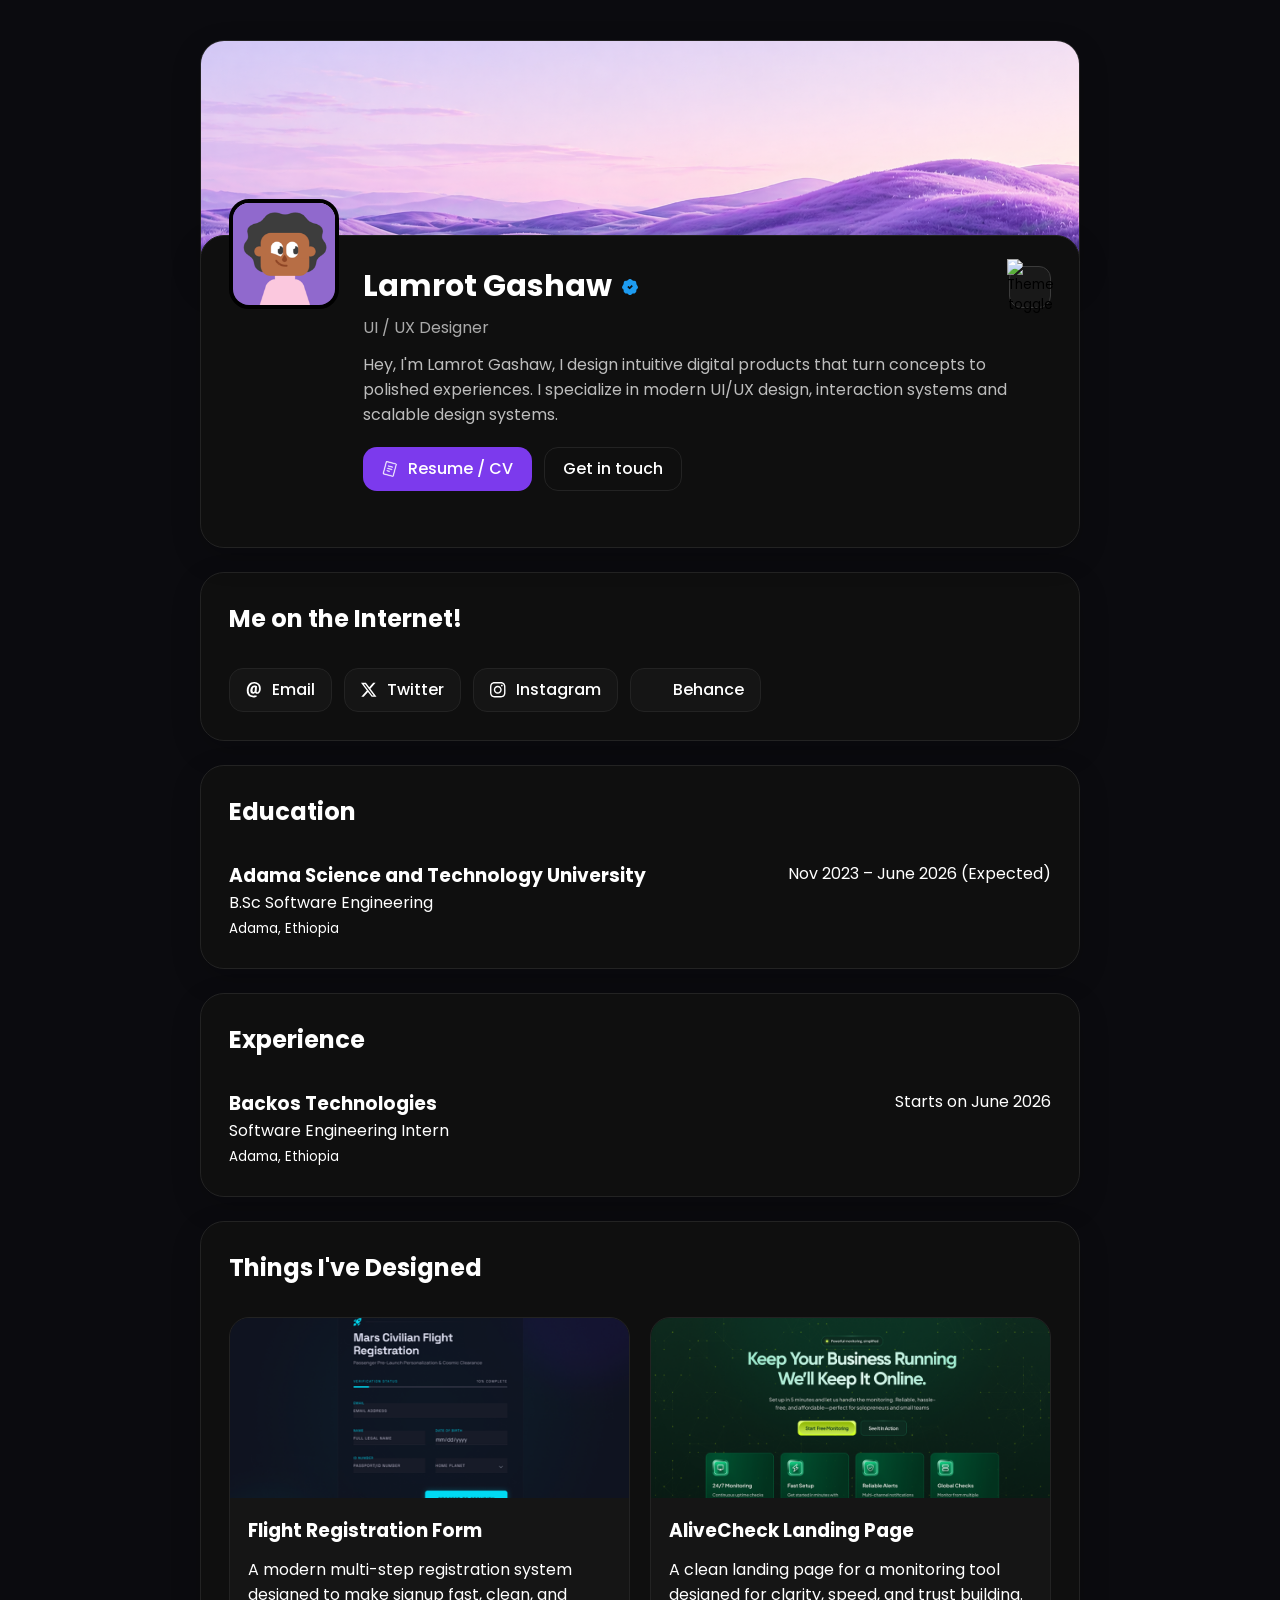
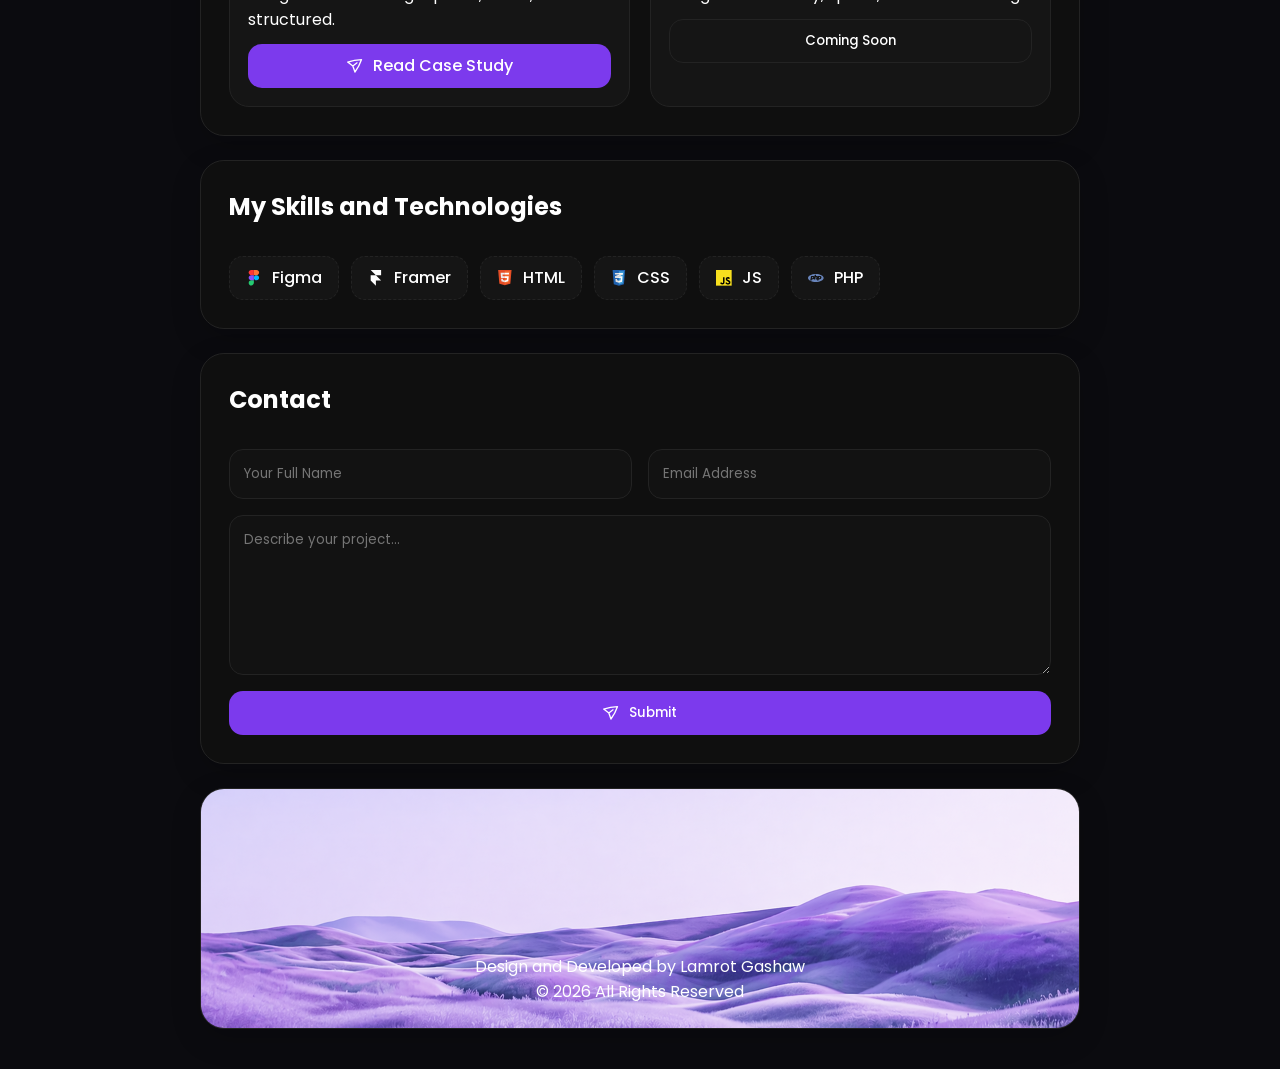
==== index.html @ 10713110 "Rename main page to index for Vercel deployment" ====
<!DOCTYPE html>
<html lang="en">
<head>
  <meta charset="UTF-8">
  <meta name="viewport" content="width=device-width, initial-scale=1.0">
  <title>Lamrot Gashaw Portfolio</title>

  <link href="https://fonts.googleapis.com/css2?family=Poppins:wght@300;400;500;600;700&display=swap" rel="stylesheet">
  <link rel="stylesheet" href="port.css">
</head>
<body>

<main class="page-wrapper">

  <!-- HERO -->
  <section class="section-card hero-cover">
    <img src="Assets/Images/top.png" alt="Cover Image" class="cover-image">
  </section>

  <!-- PROFILE -->
  <section class="section-card profile-section">
    <div class="profile">
      <img src="Assets/Images/profile.png" alt="Profile" class="avatar">

      <div class="profile-info">

        <div class="profile-header">
          <h1>
            Lamrot Gashaw
            <img src="Assets/Icons/verified.svg" alt="" class="inline-icon">
          </h1>

          <!-- THEME TOGGLE FIXED -->
          <button class="theme-toggle" id="themeToggle" type="button">
            <img src="Assets/Icons/moon.svg" alt="Theme toggle">
          </button>
        </div>

        <p class="role">UI / UX Designer</p>

        <p class="subtitle">
          Hey, I'm Lamrot Gashaw, I design intuitive digital products that turn concepts to polished
          experiences. I specialize in modern UI/UX design, interaction systems and scalable design systems.
        </p>

        <div class="buttons">
          <a href="Assets/Resume/lamrot_Resume.pdf" target="_blank" class="btn primary">
            <img src="Assets/Icons/resume.svg" alt="" class="btn-icon">
            Resume / CV
          </a>

          <a href="#contact" class="btn ghost">
            Get in touch
          </a>
        </div>
      </div>
    </div>
  </section>

  <!-- INTERNET -->
  <section class="section-card">
    <h2>Me on the <strong>Internet</strong>!</h2>

    <div class="social-grid">
      <a href="mailto:lgutsa16@gmail.com" class="pill-btn"><img src="Assets/Icons/email.svg" class="btn-icon" alt="">Email</a>
      <a href="https://x.com/Lamrotgt" class="pill-btn"><img src="Assets/Icons/X.svg" class="btn-icon" alt="">Twitter</a>
      <a href="https://www.instagram.com/a_xatrix/" class="pill-btn"><img src="Assets/Icons/Insta.svg" class="btn-icon" alt="">Instagram</a>
      <a href="https://www.behance.net/lamrotgashaw" class="pill-btn"><img src="Assets/Icons/behance.svg" class="btn-icon" alt="">Behance</a>
    </div>
  </section>

  <!-- EDUCATION -->
  <section class="section-card">
    <h2>Education</h2>

    <div class="card-row">
      <div>
        <h3>Adama Science and Technology University</h3>
        <p>B.Sc Software Engineering</p>
        <small>Adama, Ethiopia</small>
      </div>
      <span class="meta">Nov 2023 – June 2026 (Expected)</span>
    </div>
  </section>

  <!-- EXPERIENCE -->
  <section class="section-card">
    <h2>Experience</h2>

    <div class="card-row">
      <div>
        <h3>Backos Technologies</h3>
        <p>Software Engineering Intern</p>
        <small>Adama, Ethiopia</small>
      </div>
      <span class="meta">Starts on June 2026</span>
    </div>
  </section>

  <!-- PROJECTS -->
  <section class="section-card">
    <h2>Things I've Designed</h2>

    <div class="grid">

      <div class="project-card" data-link="case-study.html">
        <img src="Assets/Images/flightreg-thum.png" alt="" class="project-image">
        <div class="project-content">
          <h3>Flight Registration Form</h3>
          <p>A modern multi-step registration system designed to make signup fast, clean, and structured.</p>

          <a href="case-study.html" class="btn primary project-btn">
            <img src="Assets/Icons/submmit-arrow.svg" class="btn-icon" alt="">
            Read Case Study
          </a>
        </div>
      </div>

      <div class="project-card">
        <img src="Assets/Images/AliveCheck-thum.png" alt="" class="project-image">
        <div class="project-content">
          <h3>AliveCheck Landing Page</h3>
          <p>A clean landing page for a monitoring tool designed for clarity, speed, and trust building.</p>

          <button type="button" class="pill-btn static-btn">Coming Soon</button>
        </div>
      </div>

    </div>
  </section>

  <!-- SKILLS -->
  <section class="section-card">
    <h2>My Skills and Technologies</h2>

    <div class="social-grid">
      <span class="skill-btn"><img src="Assets/Icons/figma.svg" class="btn-icon" alt="">Figma</span>
      <span class="skill-btn"><img src="Assets/Icons/framer.svg" class="btn-icon" alt="">Framer</span>
      <span class="skill-btn"><img src="Assets/Icons/html.svg" class="btn-icon" alt="">HTML</span>
      <span class="skill-btn"><img src="Assets/Icons/css.svg" class="btn-icon" alt="">CSS</span>
      <span class="skill-btn"><img src="Assets/Icons/js.svg" class="btn-icon" alt="">JS</span>
      <span class="skill-btn"><img src="Assets/Icons/php.svg" class="btn-icon" alt="">PHP</span>
    </div>
  </section>

  <!-- CONTACT -->
  <section class="section-card" id="contact">
    <h2>Contact</h2>

    <form class="form" id="contactForm">
      <div class="form-row">
        <input type="text" name="name" id="name" placeholder="Your Full Name" required>
        <input type="email" name="email" id="email" placeholder="Email Address" required>
      </div>

      <textarea name="message" id="message" placeholder="Describe your project..." required></textarea>

      <button type="submit" class="btn primary full">
        <img src="Assets/Icons/submmit-arrow.svg" class="btn-icon" alt="">
        Submit
      </button>
    </form>
  </section>

  <!-- FOOTER -->
  <section class="section-card footer-image-card">
    <div class="footer-image">
      <img src="Assets/Images/footer.png" alt="" class="footer-bg">
      <p>Design and Developed by Lamrot Gashaw <br> © 2026 All Rights Reserved</p>
    </div>
  </section>

</main>

<!-- POPUP -->
<div class="popup-overlay" id="popupOverlay">
  <div class="popup">
    <p>I received your message, I’ll get back to you soon.</p>
  </div>
</div>

<script src="port.js"></script>
</body>
</html>
---- port.css ----
/* =========================
   BASE RESET
========================= */
*{
  margin:0;
  padding:0;
  box-sizing:border-box;
  font-family:"Poppins",sans-serif;
}

html{
  scroll-behavior:smooth;
}

/* =========================
   THEME VARIABLES
========================= */
:root{
  --bg:#0b0b0f;
  --card:#0f0f0f;
  --card2:#151515;
  --border:#232323;
  --text:#fff;
  --muted:#aaa;
  --muted2:#bdbdbd;
  --input:#121212;
  --hover:#1c1c1c;
  --primary:#7c3aed;
}

/* LIGHT MODE */
body.light{
  --bg:#f6f6f7;
  --card:#ffffff;
  --card2:#f2f2f2;
  --border:#e5e5e5;
  --text:#111;
  --muted:#555;
  --muted2:#666;
  --input:#ffffff;
  --hover:#ececec;
}

/* =========================
   GLOBAL
========================= */
body{
  background:var(--bg);
  color:var(--text);
}

.page-wrapper{
  max-width:920px;
  margin:40px auto;
  padding:0 20px;
}

/* =========================
   CARD SYSTEM
========================= */
.section-card{
  background:var(--card);
  border:1px solid var(--border);
  border-radius:24px;
  overflow:hidden;
  margin-bottom:24px;
  box-shadow:0 10px 30px rgba(0,0,0,.18);
  transition:.3s ease;
  padding-bottom:0;
}
.section-card > .social-grid,
.section-card > .buttons,
.section-card > .grid,
.section-card > .form,
.section-card > .card-row {
  padding-left: 28px;
  padding-right: 28px;
}

/* =========================
   HERO / PROFILE
========================= */
.hero-cover{
  padding:0 !important;
  overflow:hidden;
  position:relative;
  z-index:1;
}

.hero-cover{
  overflow:hidden;
  position:relative;
  z-index:1;
}
.cover-image{
  width:100%;
  height:239px;
  object-fit:cover;
  display:block;
  object-fit:cover;
}

.profile-section{
  overflow:visible;
  padding:28px;
  margin-top:-70px;
  position:relative;
  z-index:5;
  margin-top:-70px;
}

.profile{
  display:flex;
  gap:24px;
}

.avatar{
  width:110px;
  height:110px;
  object-fit:cover;
  border-radius:20px;
  border:4px solid #000;
  margin-top:-65px;
  position:relative;
  z-index:10;
  margin-top:-65px;
}

.profile-info h1{
  display:flex;
  align-items:center;
  gap:10px;
  font-size:30px;
}

/* HEADER FIX */
.profile-header{
  display:flex;
  justify-content:space-between;
  align-items:center;
}

/* THEME TOGGLE */
.theme-toggle{
  width:42px;
  height:42px;
  background:#191919;
  border:1px solid #3B3B3B;
  border-radius:12px;
  display:flex;
  align-items:center;
  justify-content:center;
  cursor:pointer;
  transition:.25s ease;
}

.theme-toggle:hover{
  background:var(--hover);
  transform:translateY(-2px);
}

.role{
  color:var(--muted);
  margin:6px 0 12px;
}

.subtitle{
  color:var(--muted2);
  margin-bottom:20px;
}

/* =========================
   ICONS
========================= */
.inline-icon,
.btn-icon{
  width:16px;
  height:16px;
}

/* =========================
   BUTTON SYSTEM (FIXED ALIGNMENT)
========================= */
.buttons,
.social-grid{
  display:flex;
  flex-wrap:wrap;
  gap:12px;
}

.social-grid,
.buttons,
.grid,
.card-row,
.form{
  padding-bottom:28px;
}
/* BASE BUTTON FIX */
.btn,
.pill-btn,
.skill-btn{
  display:inline-flex;
  align-items:center;
  justify-content:center; /* ✅ FIXED CENTER ALIGNMENT */
  gap:10px;
  text-decoration:none;
  color:var(--text);
  cursor:pointer;
  transition:.25s ease;
  font-weight:500;
  line-height:1; /* ✅ FIX TEXT VERTICAL ALIGN */
}

/* PRIMARY BUTTON */
.btn{
  padding:12px 18px;
  border-radius:14px;
  min-height:44px;
}

/* PRIMARY STYLE */
.primary{
  background:var(--primary);
  border:1px solid transparent;
}

.primary:hover{
  transform:translateY(-2px);
  box-shadow:0 10px 24px rgba(124,58,237,.25);
}

/* GHOST BUTTON */
.ghost{
  border:1px solid var(--border);
}

.ghost:hover{
  background:var(--hover);
}

/* PILL + SKILL BUTTONS */
.pill-btn,
.skill-btn{
  background:var(--card2);
  border:1px solid var(--border);
  padding:12px 16px;
  border-radius:14px;
  min-height:44px;
}

.skill-btn{
  border-style:dashed;
}

.pill-btn:hover,
.skill-btn:hover{
  background:var(--hover);
  border-color:#666;
  transform:translateY(-2px);
}

/* =========================
   SECTIONS
========================= */
h2{
  padding:28px 28px 12px;
  margin-bottom:20px;
}

.card-row{
  padding:0 28px 28px;
  display:flex;
  justify-content:space-between;
}

.grid{
  display:grid;
  grid-template-columns:repeat(2,1fr);
  gap:20px;
  padding:0 28px 28px;
}

/* =========================
   PROJECTS
========================= */
.project-card{
  background:var(--card2);
  border:1px solid var(--border);
  border-radius:20px;
  overflow:hidden;
  cursor:pointer;
}

.project-image{
  width:100%;
  height:180px;
  object-fit:cover;
  display:block;
}

.project-content{
  padding:18px;
  display:flex;
  flex-direction:column;
  gap:12px;
}

/* ALIGN BUTTONS IN PROJECT */
.project-btn{
  margin-top:auto;
}

/* =========================
   FORM
========================= */
.form{
  padding:0 28px 28px;
  display:flex;
  flex-direction:column;
  gap:16px;
}

.form-row{
  display:flex;
  gap:16px;
}

input,
textarea{
  width:100%;
  padding:14px;
  border-radius:14px;
  border:1px solid var(--border);
  background:var(--input);
  color:var(--text);
  transition:.25s ease;
}

textarea{
  min-height:160px;
}

input:focus,
textarea:focus{
  outline:none;
  border-color:var(--primary);
  box-shadow:0 0 0 3px rgba(124,58,237,.15);
}

/* =========================
   FOOTER
========================= */
.footer-image{
  position:relative;
  height:239px;
  overflow:hidden;
  border-radius:24px;
   margin-left:-28px;
  margin-right:-28px;
  width:calc(100% + 56px);
}

.footer-bg{
  width:100%;
  height:100%;
  object-fit:cover;
}

.footer-image p{
  position:absolute;
  bottom:24px;
  width:100%;
  text-align:center;
}

/* =========================
   POPUP
========================= */
.popup-overlay{
  position:fixed;
  inset:0;
  background:rgba(0,0,0,.6);
  display:flex;
  justify-content:center;
  align-items:center;
  opacity:0;
  visibility:hidden;
  transition:.25s ease;
}

.popup-overlay.active{
  opacity:1;
  visibility:visible;
}

.popup{
  background:var(--card);
  border:1px solid var(--border);
  border-radius:24px;
  padding:30px;
  width:320px;
  text-align:center;
  transform:scale(.9);
  transition:.25s ease;
  animation:pop .25s ease;
}

.popup-overlay.active .popup{
  transform:scale(1);
}

@keyframes pop{
  from{transform:scale(.9);opacity:0;}
  to{transform:scale(1);opacity:1;}
}

/* =========================
   RESPONSIVE
========================= */
@media(max-width:768px){
  .profile,
  .card-row,
  .form-row{
    flex-direction:column;
  }

  .grid{
    grid-template-columns:1fr;
  }
}

/* =========================
   COMING SOON POPUP
========================= */

.coming-popup{
  position:fixed;
  bottom:40px;
  left:50%;
  transform:translateX(-50%) translateY(20px);
  background:#121212;
  border:1px solid #2a2a2a;
  padding:14px 22px;
  border-radius:12px;
  color:#bdbdbd;
  font-size:14px;
  opacity:0;
  pointer-events:none;
  transition:.3s ease;
  z-index:9999;
}

.coming-popup.show{
  opacity:1;
  transform:translateX(-50%) translateY(0);
}
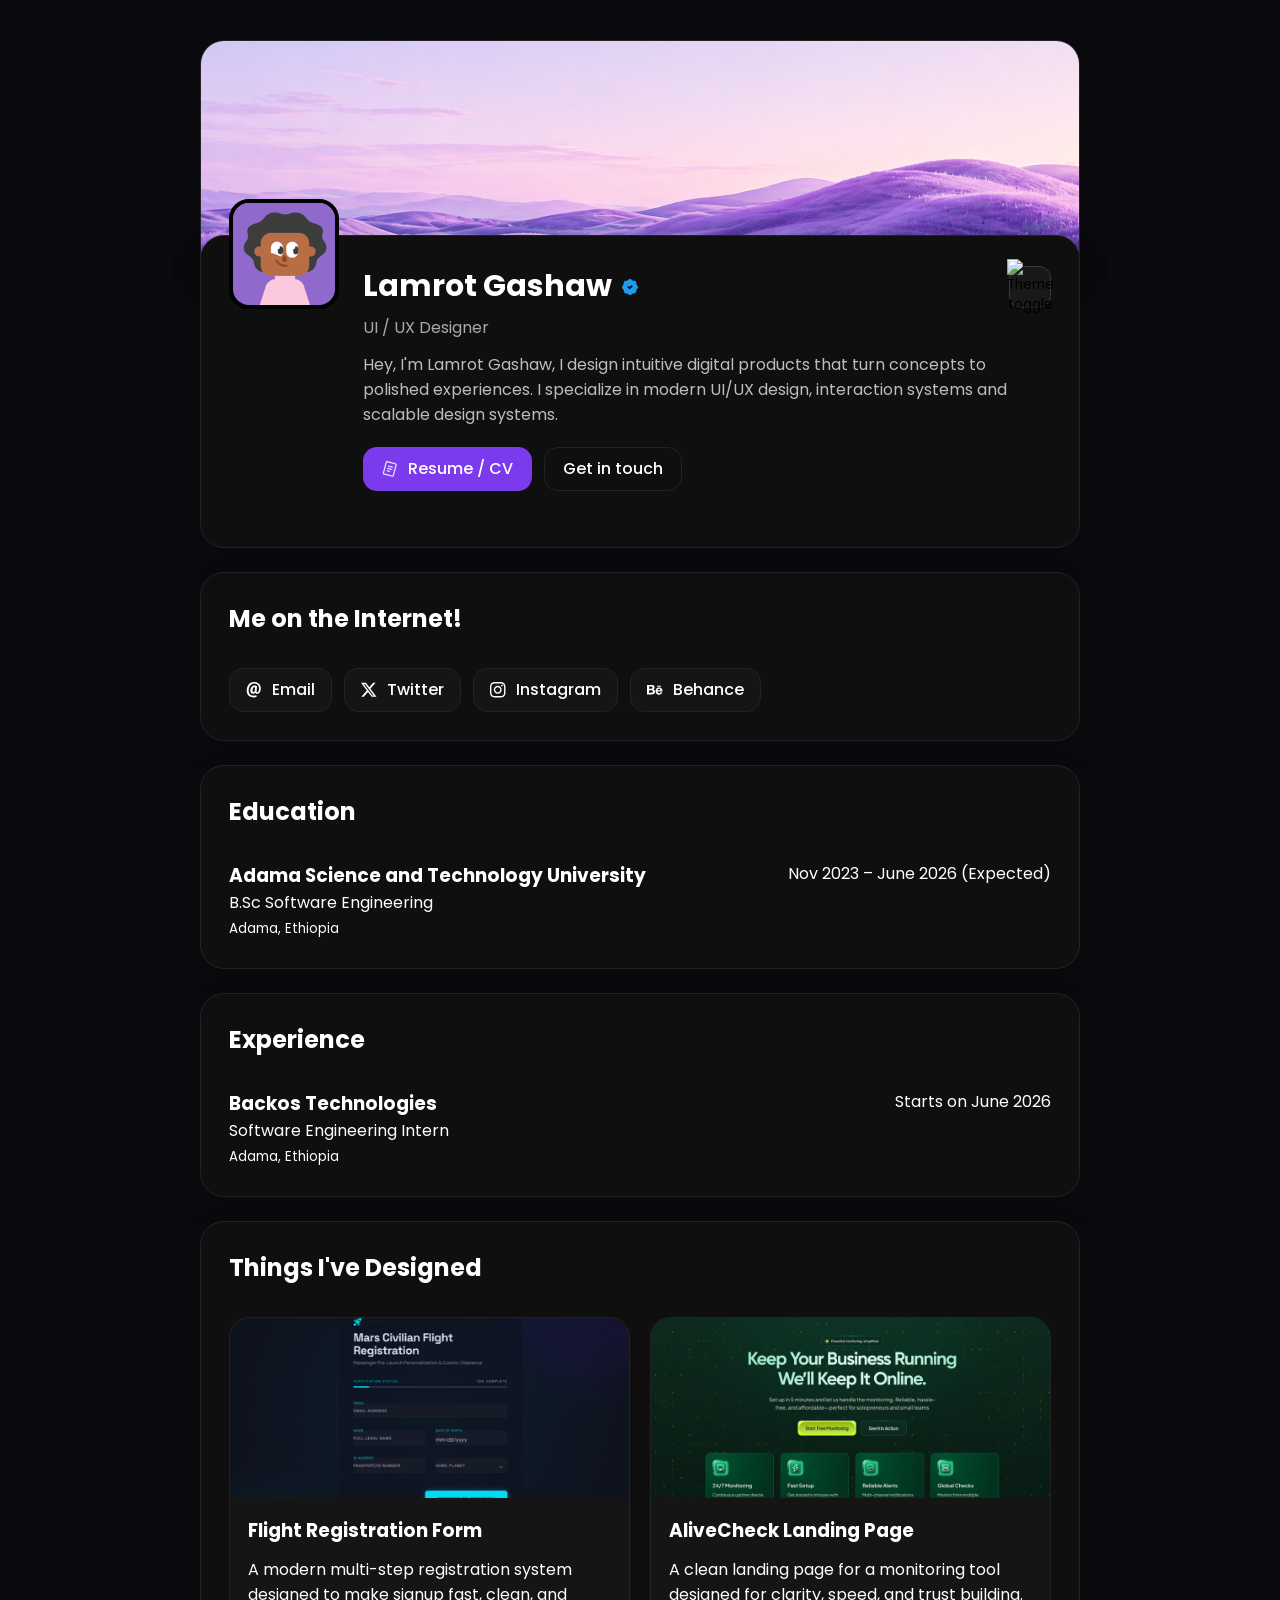
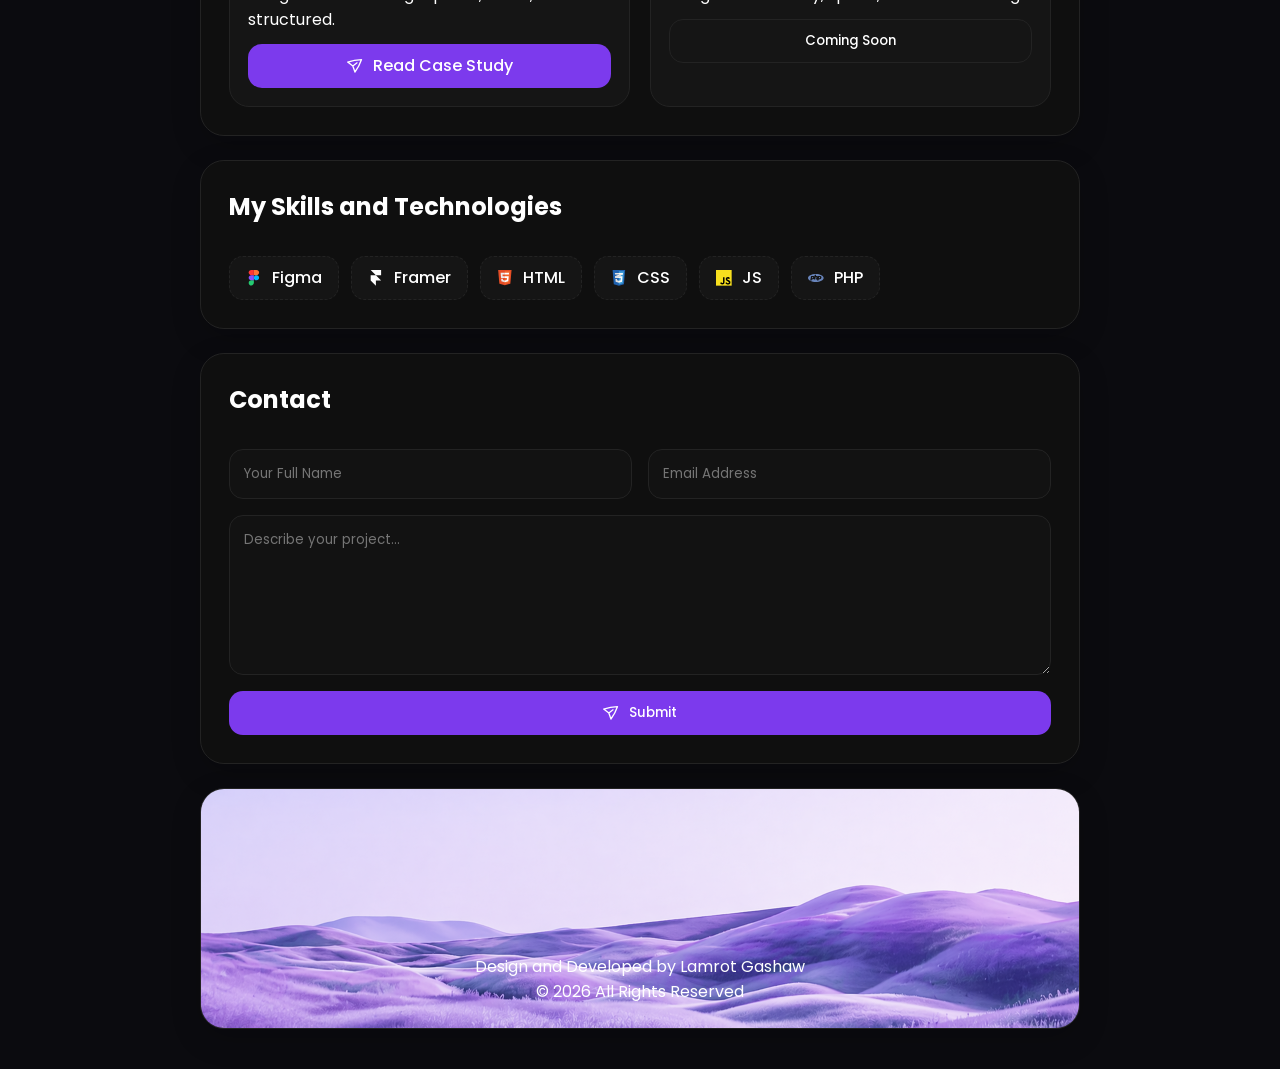
==== commit dedc4483: "Update Behance icon source in social links" ====
--- a/index.html
+++ b/index.html
@@ -6,7 +6,7 @@
   <title>Lamrot Gashaw Portfolio</title>
 
   <link href="https://fonts.googleapis.com/css2?family=Poppins:wght@300;400;500;600;700&display=swap" rel="stylesheet">
-  <link rel="stylesheet" href="port.css">
+  <link rel="stylesheet" href="style.css">
 </head>
 <body>
 
@@ -65,7 +65,7 @@
       <a href="mailto:lgutsa16@gmail.com" class="pill-btn"><img src="Assets/Icons/email.svg" class="btn-icon" alt="">Email</a>
       <a href="https://x.com/Lamrotgt" class="pill-btn"><img src="Assets/Icons/X.svg" class="btn-icon" alt="">Twitter</a>
       <a href="https://www.instagram.com/a_xatrix/" class="pill-btn"><img src="Assets/Icons/Insta.svg" class="btn-icon" alt="">Instagram</a>
-      <a href="https://www.behance.net/lamrotgashaw" class="pill-btn"><img src="Assets/Icons/behance.svg" class="btn-icon" alt="">Behance</a>
+      <a href="https://www.behance.net/lamrotgashaw" class="pill-btn"><img src="Assets/Icons/Behance.svg" class="btn-icon" alt="">Behance</a>
     </div>
   </section>
 
@@ -179,6 +179,6 @@
   </div>
 </div>
 
-<script src="port.js"></script>
+<script src="script.js"></script>
 </body>
-</html>+</html>
--- a/style.css
+++ b/style.css
@@ -0,0 +1,456 @@
+/* =========================
+   BASE RESET
+========================= */
+*{
+  margin:0;
+  padding:0;
+  box-sizing:border-box;
+  font-family:"Poppins",sans-serif;
+}
+
+html{
+  scroll-behavior:smooth;
+}
+
+/* =========================
+   THEME VARIABLES
+========================= */
+:root{
+  --bg:#0b0b0f;
+  --card:#0f0f0f;
+  --card2:#151515;
+  --border:#232323;
+  --text:#fff;
+  --muted:#aaa;
+  --muted2:#bdbdbd;
+  --input:#121212;
+  --hover:#1c1c1c;
+  --primary:#7c3aed;
+}
+
+/* LIGHT MODE */
+body.light{
+  --bg:#f6f6f7;
+  --card:#ffffff;
+  --card2:#f2f2f2;
+  --border:#e5e5e5;
+  --text:#111;
+  --muted:#555;
+  --muted2:#666;
+  --input:#ffffff;
+  --hover:#ececec;
+}
+
+/* =========================
+   GLOBAL
+========================= */
+body{
+  background:var(--bg);
+  color:var(--text);
+}
+
+.page-wrapper{
+  max-width:920px;
+  margin:40px auto;
+  padding:0 20px;
+}
+
+/* =========================
+   CARD SYSTEM
+========================= */
+.section-card{
+  background:var(--card);
+  border:1px solid var(--border);
+  border-radius:24px;
+  overflow:hidden;
+  margin-bottom:24px;
+  box-shadow:0 10px 30px rgba(0,0,0,.18);
+  transition:.3s ease;
+  padding-bottom:0;
+}
+.section-card > .social-grid,
+.section-card > .buttons,
+.section-card > .grid,
+.section-card > .form,
+.section-card > .card-row {
+  padding-left: 28px;
+  padding-right: 28px;
+}
+
+/* =========================
+   HERO / PROFILE
+========================= */
+.hero-cover{
+  padding:0 !important;
+  overflow:hidden;
+  position:relative;
+  z-index:1;
+}
+
+.hero-cover{
+  overflow:hidden;
+  position:relative;
+  z-index:1;
+}
+.cover-image{
+  width:100%;
+  height:239px;
+  object-fit:cover;
+  display:block;
+  object-fit:cover;
+}
+
+.profile-section{
+  overflow:visible;
+  padding:28px;
+  margin-top:-70px;
+  position:relative;
+  z-index:5;
+  margin-top:-70px;
+}
+
+.profile{
+  display:flex;
+  gap:24px;
+}
+
+.avatar{
+  width:110px;
+  height:110px;
+  object-fit:cover;
+  border-radius:20px;
+  border:4px solid #000;
+  margin-top:-65px;
+  position:relative;
+  z-index:10;
+  margin-top:-65px;
+}
+
+.profile-info h1{
+  display:flex;
+  align-items:center;
+  gap:10px;
+  font-size:30px;
+}
+
+/* HEADER FIX */
+.profile-header{
+  display:flex;
+  justify-content:space-between;
+  align-items:center;
+}
+
+/* THEME TOGGLE */
+.theme-toggle{
+  width:42px;
+  height:42px;
+  background:#191919;
+  border:1px solid #3B3B3B;
+  border-radius:12px;
+  display:flex;
+  align-items:center;
+  justify-content:center;
+  cursor:pointer;
+  transition:.25s ease;
+}
+
+.theme-toggle:hover{
+  background:var(--hover);
+  transform:translateY(-2px);
+}
+
+.role{
+  color:var(--muted);
+  margin:6px 0 12px;
+}
+
+.subtitle{
+  color:var(--muted2);
+  margin-bottom:20px;
+}
+
+/* =========================
+   ICONS
+========================= */
+.inline-icon,
+.btn-icon{
+  width:16px;
+  height:16px;
+}
+
+/* =========================
+   BUTTON SYSTEM (FIXED ALIGNMENT)
+========================= */
+.buttons,
+.social-grid{
+  display:flex;
+  flex-wrap:wrap;
+  gap:12px;
+}
+
+.social-grid,
+.buttons,
+.grid,
+.card-row,
+.form{
+  padding-bottom:28px;
+}
+/* BASE BUTTON FIX */
+.btn,
+.pill-btn,
+.skill-btn{
+  display:inline-flex;
+  align-items:center;
+  justify-content:center; /* ✅ FIXED CENTER ALIGNMENT */
+  gap:10px;
+  text-decoration:none;
+  color:var(--text);
+  cursor:pointer;
+  transition:.25s ease;
+  font-weight:500;
+  line-height:1; /* ✅ FIX TEXT VERTICAL ALIGN */
+}
+
+/* PRIMARY BUTTON */
+.btn{
+  padding:12px 18px;
+  border-radius:14px;
+  min-height:44px;
+}
+
+/* PRIMARY STYLE */
+.primary{
+  background:var(--primary);
+  border:1px solid transparent;
+}
+
+.primary:hover{
+  transform:translateY(-2px);
+  box-shadow:0 10px 24px rgba(124,58,237,.25);
+}
+
+/* GHOST BUTTON */
+.ghost{
+  border:1px solid var(--border);
+}
+
+.ghost:hover{
+  background:var(--hover);
+}
+
+/* PILL + SKILL BUTTONS */
+.pill-btn,
+.skill-btn{
+  background:var(--card2);
+  border:1px solid var(--border);
+  padding:12px 16px;
+  border-radius:14px;
+  min-height:44px;
+}
+
+.skill-btn{
+  border-style:dashed;
+}
+
+.pill-btn:hover,
+.skill-btn:hover{
+  background:var(--hover);
+  border-color:#666;
+  transform:translateY(-2px);
+}
+
+/* =========================
+   SECTIONS
+========================= */
+h2{
+  padding:28px 28px 12px;
+  margin-bottom:20px;
+}
+
+.card-row{
+  padding:0 28px 28px;
+  display:flex;
+  justify-content:space-between;
+}
+
+.grid{
+  display:grid;
+  grid-template-columns:repeat(2,1fr);
+  gap:20px;
+  padding:0 28px 28px;
+}
+
+/* =========================
+   PROJECTS
+========================= */
+.project-card{
+  background:var(--card2);
+  border:1px solid var(--border);
+  border-radius:20px;
+  overflow:hidden;
+  cursor:pointer;
+}
+
+.project-image{
+  width:100%;
+  height:180px;
+  object-fit:cover;
+  display:block;
+}
+
+.project-content{
+  padding:18px;
+  display:flex;
+  flex-direction:column;
+  gap:12px;
+}
+
+/* ALIGN BUTTONS IN PROJECT */
+.project-btn{
+  margin-top:auto;
+}
+
+/* =========================
+   FORM
+========================= */
+.form{
+  padding:0 28px 28px;
+  display:flex;
+  flex-direction:column;
+  gap:16px;
+}
+
+.form-row{
+  display:flex;
+  gap:16px;
+}
+
+input,
+textarea{
+  width:100%;
+  padding:14px;
+  border-radius:14px;
+  border:1px solid var(--border);
+  background:var(--input);
+  color:var(--text);
+  transition:.25s ease;
+}
+
+textarea{
+  min-height:160px;
+}
+
+input:focus,
+textarea:focus{
+  outline:none;
+  border-color:var(--primary);
+  box-shadow:0 0 0 3px rgba(124,58,237,.15);
+}
+
+/* =========================
+   FOOTER
+========================= */
+.footer-image{
+  position:relative;
+  height:239px;
+  overflow:hidden;
+  border-radius:24px;
+   margin-left:-28px;
+  margin-right:-28px;
+  width:calc(100% + 56px);
+}
+
+.footer-bg{
+  width:100%;
+  height:100%;
+  object-fit:cover;
+}
+
+.footer-image p{
+  position:absolute;
+  bottom:24px;
+  width:100%;
+  text-align:center;
+}
+
+/* =========================
+   POPUP
+========================= */
+.popup-overlay{
+  position:fixed;
+  inset:0;
+  background:rgba(0,0,0,.6);
+  display:flex;
+  justify-content:center;
+  align-items:center;
+  opacity:0;
+  visibility:hidden;
+  transition:.25s ease;
+}
+
+.popup-overlay.active{
+  opacity:1;
+  visibility:visible;
+}
+
+.popup{
+  background:var(--card);
+  border:1px solid var(--border);
+  border-radius:24px;
+  padding:30px;
+  width:320px;
+  text-align:center;
+  transform:scale(.9);
+  transition:.25s ease;
+  animation:pop .25s ease;
+}
+
+.popup-overlay.active .popup{
+  transform:scale(1);
+}
+
+@keyframes pop{
+  from{transform:scale(.9);opacity:0;}
+  to{transform:scale(1);opacity:1;}
+}
+
+/* =========================
+   RESPONSIVE
+========================= */
+@media(max-width:768px){
+  .profile,
+  .card-row,
+  .form-row{
+    flex-direction:column;
+  }
+
+  .grid{
+    grid-template-columns:1fr;
+  }
+}
+
+/* =========================
+   COMING SOON POPUP
+========================= */
+
+.coming-popup{
+  position:fixed;
+  bottom:40px;
+  left:50%;
+  transform:translateX(-50%) translateY(20px);
+  background:#121212;
+  border:1px solid #2a2a2a;
+  padding:14px 22px;
+  border-radius:12px;
+  color:#bdbdbd;
+  font-size:14px;
+  opacity:0;
+  pointer-events:none;
+  transition:.3s ease;
+  z-index:9999;
+}
+
+.coming-popup.show{
+  opacity:1;
+  transform:translateX(-50%) translateY(0);
+}
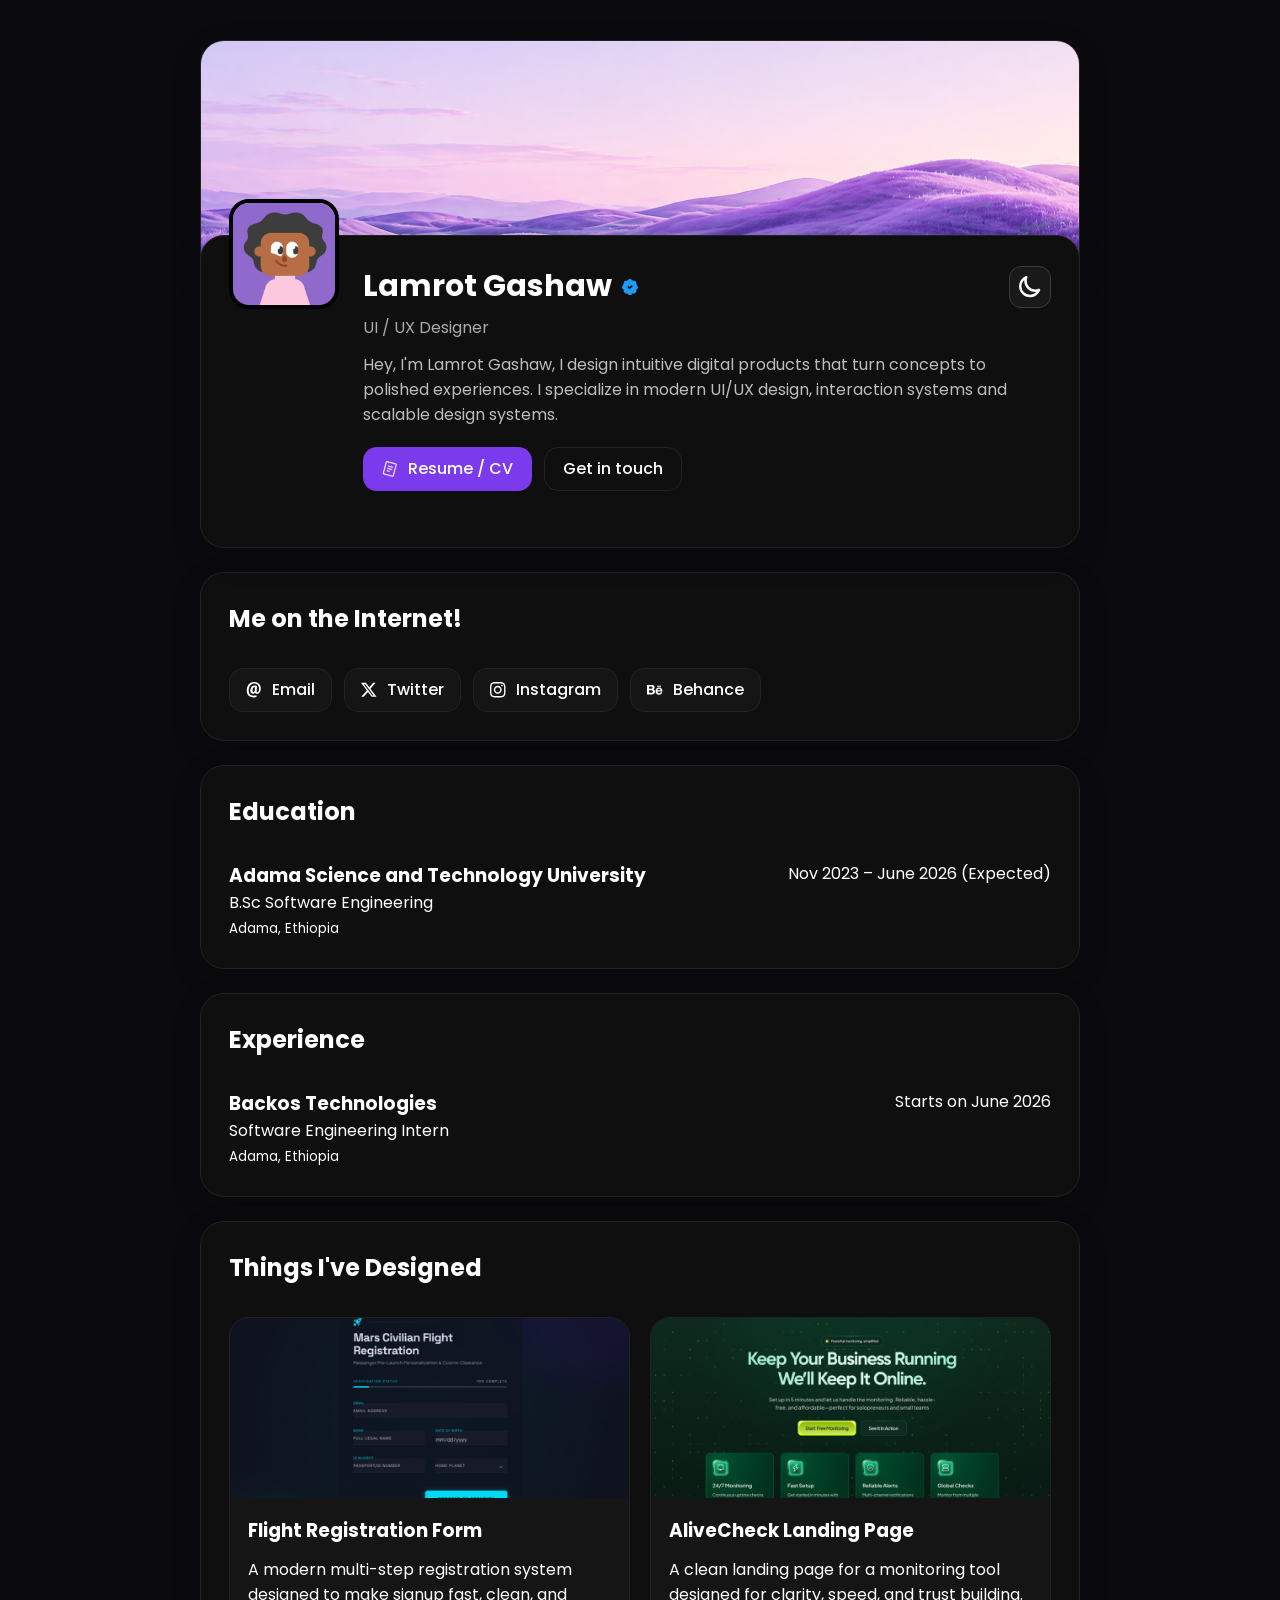
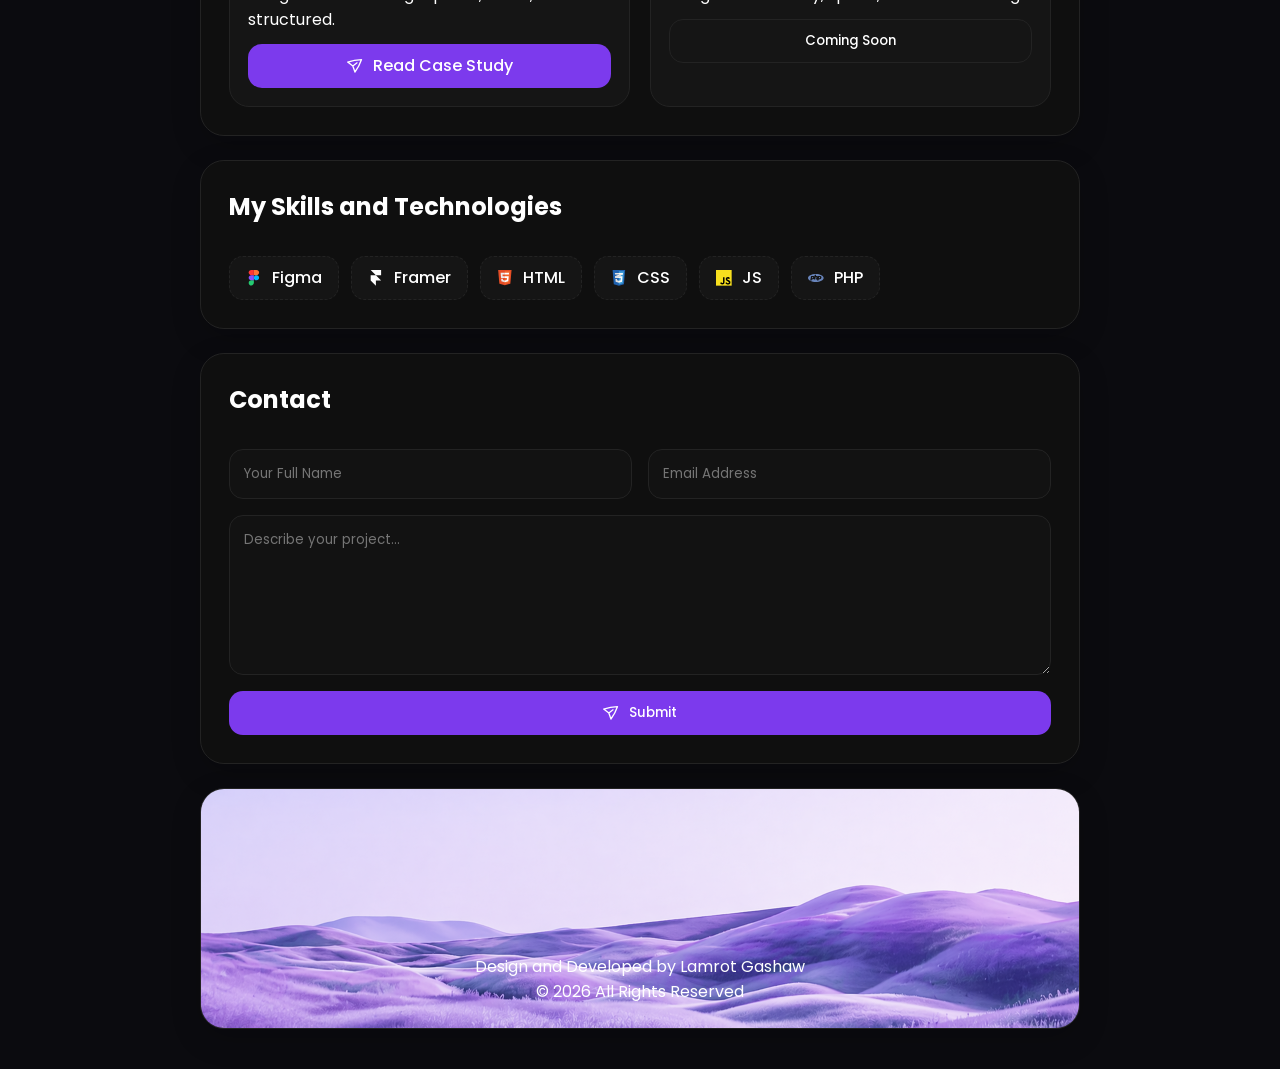
==== commit fdbbabe8: "Fix resume link filename, case sensitivity" ====
--- a/index.html
+++ b/index.html
@@ -44,7 +44,7 @@
         </p>
 
         <div class="buttons">
-          <a href="Assets/Resume/lamrot_Resume.pdf" target="_blank" class="btn primary">
+          <a href="Assets/Resume/Lamrot_Resume.pdf" target="_blank" class="btn primary">
             <img src="Assets/Icons/resume.svg" alt="" class="btn-icon">
             Resume / CV
           </a>
